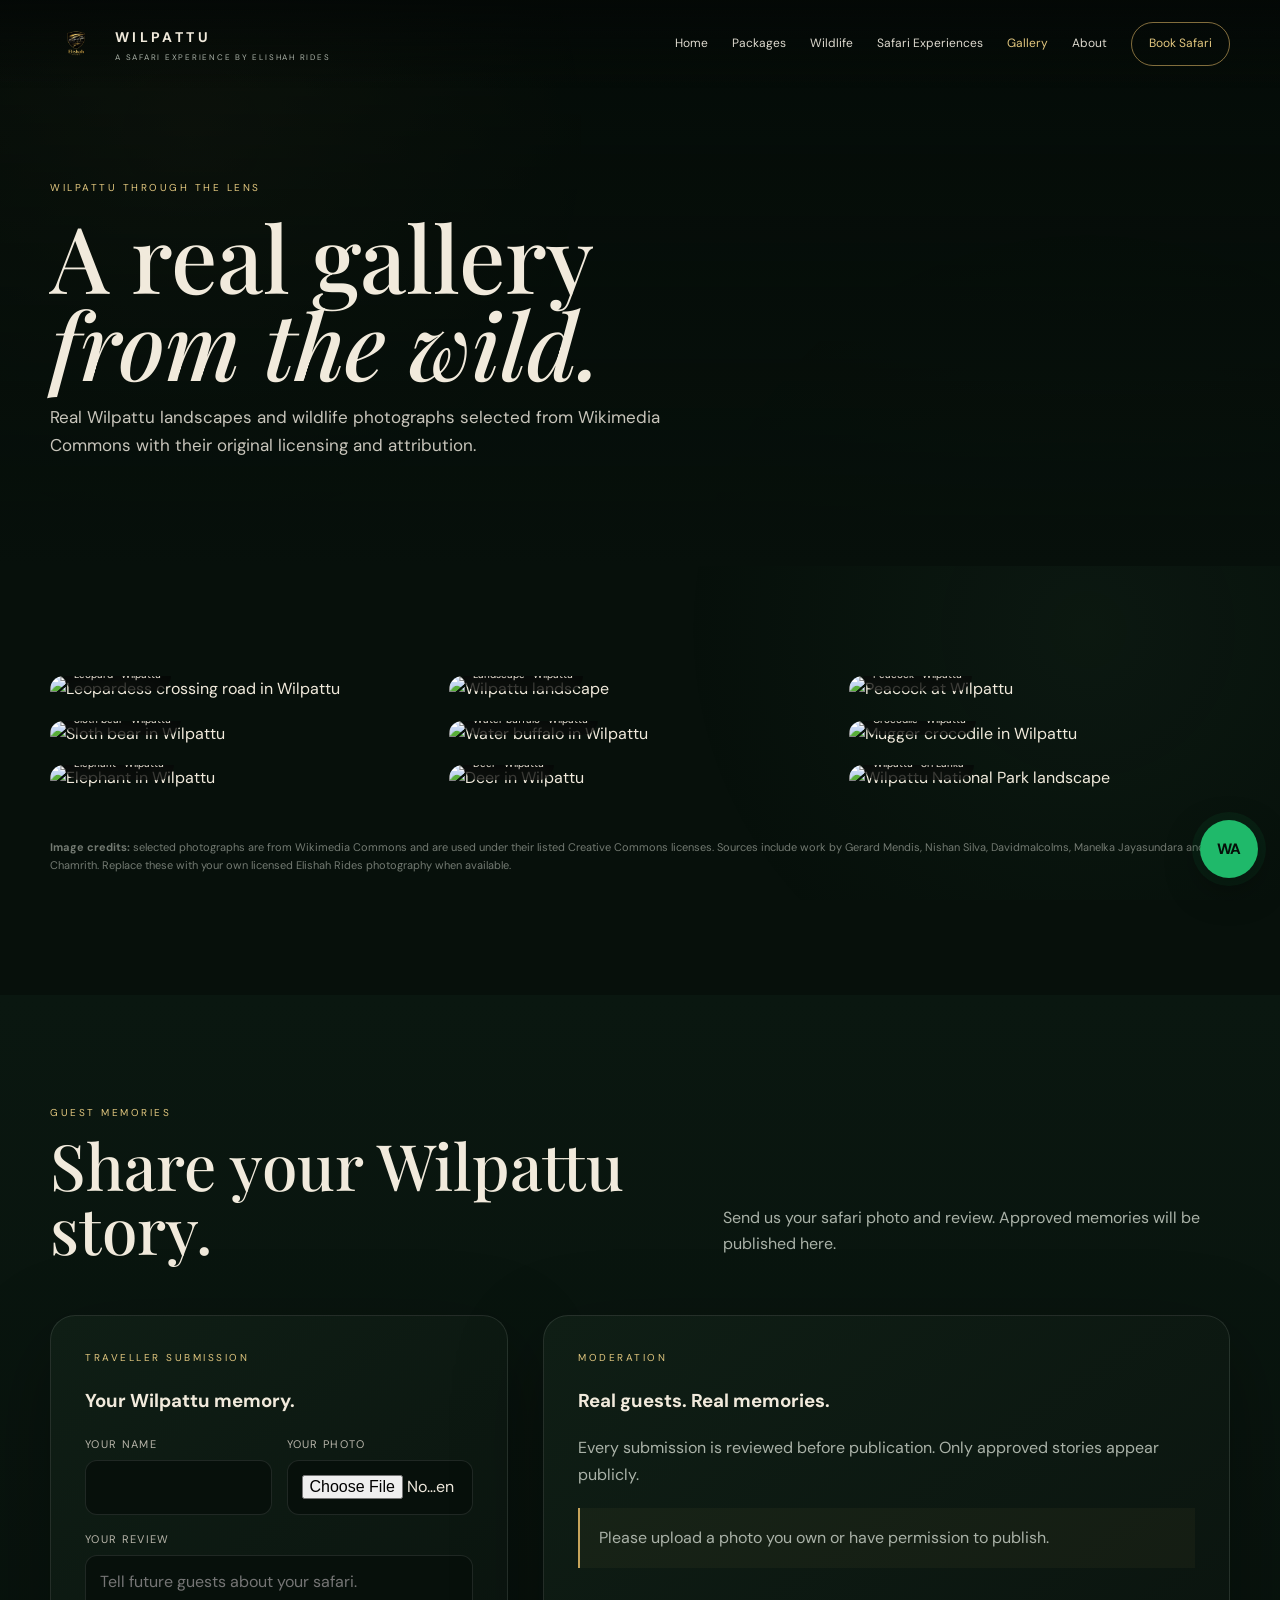
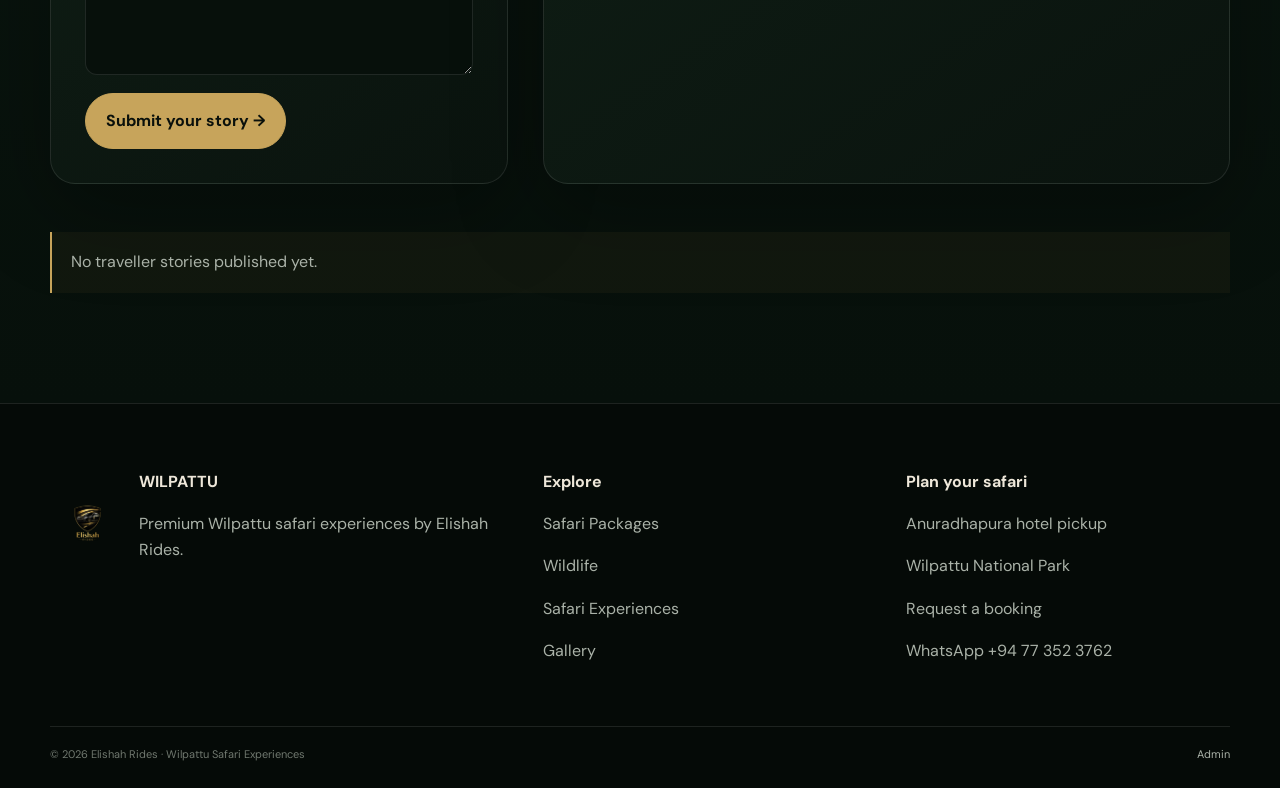
==== gallery.html @ f46635d7 "Add files via upload" ====
<!doctype html><html lang="en"><head><meta charset="utf-8"><meta name="viewport" content="width=device-width,initial-scale=1"><meta name="theme-color" content="#07100b"><title>Wilpattu Gallery | Wilpattu by Elishah Rides</title><link rel="stylesheet" href="styles.css"></head><body class="">
<header class="nav" id="nav"><div class="container nav-row">
<a class="brand" href="index.html"><img src="assets/elishah-rides-logo.png" alt="Elishah Rides"><span><strong>WILPATTU</strong><small>A safari experience by Elishah Rides</small></span></a>
<button class="menu" id="menu">☰</button>
<nav class="nav-links" id="navLinks">
<a href="index.html">Home</a><a href="packages.html">Packages</a><a href="wildlife.html">Wildlife</a><a href="safari-experiences.html">Safari Experiences</a><a href="gallery.html">Gallery</a><a href="about.html">About</a><a class="nav-cta" href="booking.html">Book Safari</a>
</nav></div></header>

<section class="page-hero"><div class="container reveal visible"><div class="kicker">Wilpattu through the lens</div><h1>A real gallery<br><em>from the wild.</em></h1><p>Real Wilpattu landscapes and wildlife photographs selected from Wikimedia Commons with their original licensing and attribution.</p></div></section>
<section class="section"><div class="container"><div class="gallery">
<figure class="reveal"><img src="https://commons.wikimedia.org/wiki/Special:Redirect/file/Sri%20Lankan%20Leopard%20-%20Wilpattu%20National%20Park%2C%20Sri%20Lanka.jpg" alt="Leopardess crossing road in Wilpattu"><figcaption>Leopard · Wilpattu</figcaption></figure>
<figure class="reveal"><img src="https://commons.wikimedia.org/wiki/Special:Redirect/file/Sri%20Lankan%20sloth%20bear%20photographed%20in%20Wilpattu%20National%20Park.jpg" alt="Sloth bear in Wilpattu"><figcaption>Sloth bear · Wilpattu</figcaption></figure>
<figure class="reveal"><img src="https://commons.wikimedia.org/wiki/Special:Redirect/file/Elefant%20in%20Wilpattu%20National%20Park%20Sri%20Lanka.jpg" alt="Elephant in Wilpattu"><figcaption>Elephant · Wilpattu</figcaption></figure>
<figure class="reveal"><img src="https://commons.wikimedia.org/wiki/Special:Redirect/file/Beauty%20of%20Wilpattu%20National%20Park.jpg" alt="Wilpattu landscape"><figcaption>Landscape · Wilpattu</figcaption></figure>
<figure class="reveal"><img src="https://commons.wikimedia.org/wiki/Special:Redirect/file/Water%20Buffalo%20at%20Wilpattu%20National%20Park.jpg" alt="Water buffalo in Wilpattu"><figcaption>Water buffalo · Wilpattu</figcaption></figure>
<figure class="reveal"><img src="https://commons.wikimedia.org/wiki/Special:Redirect/file/Deer%2CWilpattu%20National%20Park%2C%20Sri%20Lanka.jpg" alt="Deer in Wilpattu"><figcaption>Deer · Wilpattu</figcaption></figure>
<figure class="reveal"><img src="https://commons.wikimedia.org/wiki/Special:Redirect/file/Peacock%20strutting%20around.jpg" alt="Peacock at Wilpattu"><figcaption>Peacock · Wilpattu</figcaption></figure>
<figure class="reveal"><img src="https://commons.wikimedia.org/wiki/Special:Redirect/file/Mugger%20Crocodile%20-%20Wilpattu%20National%20Park.jpg" alt="Mugger crocodile in Wilpattu"><figcaption>Crocodile · Wilpattu</figcaption></figure>
<figure class="reveal"><img src="https://commons.wikimedia.org/wiki/Special:Redirect/file/Beauty%20of%20Wilpattu%20National%20Park.jpg" alt="Wilpattu National Park landscape"><figcaption>Wilpattu · Sri Lanka</figcaption></figure>
</div><p class="source-note"><strong>Image credits:</strong> selected photographs are from Wikimedia Commons and are used under their listed Creative Commons licenses. Sources include work by Gerard Mendis, Nishan Silva, Davidmalcolms, Manelka Jayasundara and Chamrith. Replace these with your own licensed Elishah Rides photography when available.</p></div></section>


<section class="section alt">
<div class="container">
<div class="section-head"><div><div class="kicker">Guest memories</div><h2>Share your Wilpattu story.</h2></div><p>Send us your safari photo and review. Approved memories will be published here.</p></div>
<div class="booking-wrap">
<div class="booking-panel">
<div class="kicker">Traveller submission</div><h3>Your Wilpattu memory.</h3>
<form id="reviewForm"><div class="form-grid">
<div class="field"><label>Your name</label><input id="reviewName" required></div>
<div class="field"><label>Your photo</label><input id="reviewPhoto" type="file" accept="image/*"></div>
<div class="field full"><label>Your review</label><textarea id="reviewText" maxlength="800" required placeholder="Tell future guests about your safari."></textarea></div>
</div><div class="form-actions"><button class="btn primary" type="submit">Submit your story →</button></div><div class="success" id="reviewSuccess"></div></form>
</div>
<div class="booking-panel"><div class="kicker">Moderation</div><h3>Real guests. Real memories.</h3><p style="color:var(--muted)">Every submission is reviewed before publication. Only approved stories appear publicly.</p><div class="note">Please upload a photo you own or have permission to publish.</div></div>
</div>
<div id="approvedReviews" class="cards" style="margin-top:28px"></div>
</div></section>
<footer class="footer"><div class="container">
<div class="footer-grid">
<div><div class="logo-credit"><img src="assets/elishah-rides-logo.png" alt="Elishah Rides logo"><div><h4>WILPATTU</h4><p>Premium Wilpattu safari experiences by Elishah Rides.</p></div></div></div>
<div><h4>Explore</h4><p><a href="packages.html">Safari Packages</a></p><p><a href="wildlife.html">Wildlife</a></p><p><a href="safari-experiences.html">Safari Experiences</a></p><p><a href="gallery.html">Gallery</a></p></div>
<div><h4>Plan your safari</h4><p>Anuradhapura hotel pickup</p><p>Wilpattu National Park</p><p><a href="booking.html">Request a booking</a></p><p><a href="https://wa.me/94773523762">WhatsApp +94 77 352 3762</a></p></div>
</div>
<div class="footer-bottom"><span>© 2026 Elishah Rides · Wilpattu Safari Experiences</span><a href="admin.html">Admin</a></div>
</div></footer>
<script src="script.js"></script>
<script src="media.js"></script>
<script>
(async()=>{
 const form=document.getElementById('reviewForm'),box=document.getElementById('approvedReviews');if(!form)return;
 async function render(){const rows=(await allMedia('reviews')).filter(x=>x.status==='approved').sort((a,b)=>b.createdAt.localeCompare(a.createdAt));box.innerHTML=rows.length?rows.map(x=>`<article class="card reveal visible">${x.photo?`<div class="card-img"><img src="${x.photo}" alt="Traveller photo"></div>`:''}<div class="card-body"><span class="tag">Traveller story</span><h3>${safeText(x.name)}</h3><p>${safeText(x.review)}</p></div></article>`).join(''):'<div class="note" style="grid-column:1/-1">No traveller stories published yet.</div>'}
 form.onsubmit=async e=>{e.preventDefault();const f=document.getElementById('reviewPhoto').files[0];const item={name:document.getElementById('reviewName').value.trim(),review:document.getElementById('reviewText').value.trim(),status:'pending',createdAt:new Date().toISOString()};if(f)item.photo=await readFileData(f);await putMedia('reviews',item);document.getElementById('reviewSuccess').style.display='block';document.getElementById('reviewSuccess').textContent='Thank you. Your story was submitted for review.';form.reset()};
 render();
})();
</script></body></html>
---- styles.css ----
@import url('https://fonts.googleapis.com/css2?family=DM+Sans:wght@400;500;600;700&family=Playfair+Display:ital,wght@0,500;0,600;1,500;1,600&display=swap');
:root{--bg:#07100b;--bg2:#0b1710;--card:#0e1c14;--gold:#c7a45b;--gold2:#e2c77f;--cream:#f1eadc;--muted:#aab2a8;--line:rgba(255,255,255,.10);--shadow:0 28px 90px rgba(0,0,0,.32)}
*{box-sizing:border-box}html{scroll-behavior:smooth}body{margin:0;background:var(--bg);color:var(--cream);font-family:"DM Sans",sans-serif;line-height:1.65}a{color:inherit}img{max-width:100%;display:block}button,input,select,textarea{font:inherit}
body:before{content:"";position:fixed;inset:0;pointer-events:none;background:radial-gradient(circle at 15% 15%,rgba(199,164,91,.08),transparent 30%),radial-gradient(circle at 85% 70%,rgba(54,100,68,.10),transparent 32%);z-index:-1}
.container{width:min(1180px,calc(100% - 42px));margin:auto}.nav{position:fixed;z-index:50;top:0;left:0;right:0;padding:18px 0;background:linear-gradient(180deg,rgba(4,8,6,.9),rgba(4,8,6,.45),transparent);transition:.35s}.nav.scrolled{background:rgba(5,10,7,.94);backdrop-filter:blur(18px);border-bottom:1px solid var(--line)}.nav-row{display:flex;align-items:center;justify-content:space-between;gap:22px}.brand{display:flex;align-items:center;gap:13px;text-decoration:none}.brand img{width:52px;height:52px;object-fit:contain}.brand strong{font-size:14px;letter-spacing:.24em}.brand small{display:block;color:var(--muted);font-size:8px;letter-spacing:.22em;text-transform:uppercase}.nav-links{display:flex;gap:24px;align-items:center}.nav-links a{text-decoration:none;color:#ddd9ce;font-size:12px;transition:.25s}.nav-links a:hover{color:var(--gold2)}.nav-cta{padding:11px 17px;border:1px solid rgba(199,164,91,.65);border-radius:999px;color:var(--gold2)!important}.menu{display:none;background:none;border:0;color:#fff;font-size:25px}
.hero{min-height:100vh;display:grid;align-items:end;position:relative;overflow:hidden;background:#07100b}.hero-bg{position:absolute;inset:0;background:center/cover no-repeat url('https://commons.wikimedia.org/wiki/Special:Redirect/file/Beauty%20of%20Wilpattu%20National%20Park.jpg');transform:scale(1.08);animation:heroZoom 16s ease-out forwards}.hero:after{content:"";position:absolute;inset:0;background:linear-gradient(90deg,rgba(3,8,5,.88) 0%,rgba(3,8,5,.55) 45%,rgba(3,8,5,.22) 100%),linear-gradient(0deg,#07100b 0%,transparent 36%,rgba(0,0,0,.22));}.hero-content{position:relative;z-index:2;padding:170px 0 90px;max-width:780px}.eyebrow{color:var(--gold2);font-size:10px;letter-spacing:.28em;text-transform:uppercase}.hero h1{font:500 clamp(54px,8vw,108px)/.92 "Playfair Display",serif;margin:20px 0}.hero h1 em{color:var(--gold2)}.hero p{max-width:650px;color:#ddd9ce;font-size:17px}.actions{display:flex;gap:13px;flex-wrap:wrap;margin-top:30px}.btn{display:inline-flex;align-items:center;gap:12px;padding:14px 20px;border-radius:999px;text-decoration:none;border:1px solid var(--line);transition:.3s}.btn.primary{background:var(--gold);color:#0a100b;border-color:var(--gold);font-weight:700}.btn.secondary{background:rgba(255,255,255,.04);backdrop-filter:blur(8px)}.btn:hover{transform:translateY(-3px)}.scroll-note{margin-top:65px;color:rgba(255,255,255,.55);font-size:11px;letter-spacing:.18em;text-transform:uppercase}
.section{padding:110px 0}.section.alt{background:linear-gradient(180deg,#0a1710,#07100b)}.kicker{color:var(--gold2);font-size:10px;letter-spacing:.25em;text-transform:uppercase}.section-head{display:flex;justify-content:space-between;gap:30px;align-items:end;margin-bottom:42px}.section h2{font:500 clamp(36px,5vw,65px)/1 "Playfair Display",serif;margin:12px 0}.section-head p{max-width:540px;color:var(--muted)}
.marquee{overflow:hidden;border-top:1px solid var(--line);border-bottom:1px solid var(--line);white-space:nowrap}.marquee-track{display:inline-flex;gap:50px;padding:18px 0;animation:marquee 24s linear infinite}.marquee span{font-size:11px;letter-spacing:.22em;color:#cfc9ba;text-transform:uppercase}.marquee b{color:var(--gold2)}
.cards{display:grid;grid-template-columns:repeat(3,1fr);gap:20px}.card{background:linear-gradient(145deg,rgba(255,255,255,.055),rgba(255,255,255,.015));border:1px solid var(--line);border-radius:22px;overflow:hidden;box-shadow:var(--shadow);transition:.45s}.card:hover{transform:translateY(-9px);border-color:rgba(199,164,91,.42)}.card-img{height:290px;overflow:hidden}.card-img img{width:100%;height:100%;object-fit:cover;transition:1s}.card:hover .card-img img{transform:scale(1.07)}.card-body{padding:25px}.card h3{margin:0 0 8px;font:500 28px "Playfair Display",serif}.card p{color:var(--muted);margin:0}.tag{font-size:9px;letter-spacing:.2em;color:var(--gold2);text-transform:uppercase}
.story{display:grid;grid-template-columns:1.05fr .95fr;gap:70px;align-items:center}.story-img{border-radius:26px;overflow:hidden;box-shadow:var(--shadow)}.story-img img{aspect-ratio:4/3;object-fit:cover}.story-copy p{color:var(--muted);font-size:16px}.stat-row{display:flex;gap:35px;margin-top:32px}.stat strong{display:block;font:500 34px "Playfair Display",serif;color:var(--gold2)}.stat span{font-size:11px;color:var(--muted);text-transform:uppercase;letter-spacing:.12em}
.packages{display:grid;grid-template-columns:repeat(3,1fr);gap:20px}.package{padding:30px;border:1px solid var(--line);border-radius:24px;background:linear-gradient(145deg,#102018,#0b1510);position:relative;overflow:hidden}.package.featured{border-color:rgba(199,164,91,.55);box-shadow:0 0 0 1px rgba(199,164,91,.08),var(--shadow)}.package:before{content:"";position:absolute;width:180px;height:180px;right:-80px;top:-80px;border-radius:50%;background:rgba(199,164,91,.08);filter:blur(5px)}.package-top{display:flex;justify-content:space-between}.package h3{font:500 30px "Playfair Display",serif;margin:24px 0 5px}.package h3 em{color:var(--gold2);font-weight:500}.time{color:var(--gold2);font-weight:700}.package p{color:var(--muted);min-height:90px}.package ul{list-style:none;padding:0;margin:22px 0}.package li{padding:9px 0;border-bottom:1px solid var(--line);color:#d8d4c9}.package li:before{content:"✓";color:var(--gold2);margin-right:10px}.price{padding:16px 0 20px;border-top:1px solid var(--line)}.price small{display:block;color:var(--muted);text-transform:uppercase;letter-spacing:.15em;font-size:9px}.price strong{color:var(--gold2);font-size:17px}.package .btn{width:100%;justify-content:space-between}.note{margin-top:20px;padding:17px 19px;border-left:2px solid var(--gold);background:rgba(199,164,91,.05);color:var(--muted)}
.wild-grid{display:grid;grid-template-columns:1.25fr .75fr;gap:20px}.wild-main,.wild-small{position:relative;border-radius:24px;overflow:hidden;min-height:600px}.wild-small{min-height:290px}.wild-main img,.wild-small img{width:100%;height:100%;object-fit:cover}.wild-grid .stack{display:grid;gap:20px}.overlay{position:absolute;inset:auto 0 0;padding:35px;background:linear-gradient(0deg,rgba(0,0,0,.82),transparent);}.overlay h3{font:500 34px "Playfair Display",serif;margin:0}.overlay p{color:#d5d0c3;margin:4px 0 0}
.video-band{position:relative;min-height:600px;display:grid;place-items:center;overflow:hidden;background:center/cover url('https://commons.wikimedia.org/wiki/Special:Redirect/file/Wilpattu%20Journey.jpg')}.video-band:after{content:"";position:absolute;inset:0;background:rgba(2,7,4,.58)}.video-content{position:relative;z-index:2;text-align:center;max-width:720px}.play{width:88px;height:88px;border-radius:50%;border:1px solid rgba(255,255,255,.55);display:grid;place-items:center;margin:0 auto 24px;font-size:25px;backdrop-filter:blur(8px);animation:pulse 2.2s infinite}.video-content h2{font:500 clamp(42px,6vw,74px)/1 "Playfair Display",serif;margin:0 0 16px}.video-content p{color:#d8d4c9}
.gallery{columns:3 280px;column-gap:18px}.gallery figure{break-inside:avoid;margin:0 0 18px;position:relative;border-radius:18px;overflow:hidden}.gallery img{width:100%;transition:.8s}.gallery figure:hover img{transform:scale(1.04)}.gallery figcaption{position:absolute;left:14px;bottom:12px;background:rgba(0,0,0,.58);backdrop-filter:blur(10px);padding:7px 10px;border-radius:999px;font-size:10px}
.booking-wrap{display:grid;grid-template-columns:.8fr 1.2fr;gap:35px}.booking-panel{padding:34px;border:1px solid var(--line);border-radius:25px;background:linear-gradient(145deg,#0f1e15,#0a130e);box-shadow:var(--shadow)}.form-grid{display:grid;grid-template-columns:1fr 1fr;gap:15px}.field{display:flex;flex-direction:column;gap:7px}.field.full{grid-column:1/-1}.field label{font-size:11px;color:#b8b5aa;text-transform:uppercase;letter-spacing:.12em}.field input,.field select,.field textarea{width:100%;background:#07100b;border:1px solid var(--line);color:#eee8dc;padding:13px 14px;border-radius:12px;outline:none}.field textarea{min-height:120px;resize:vertical}.field input:focus,.field select:focus,.field textarea:focus{border-color:rgba(199,164,91,.7)}.form-actions{margin-top:18px}.success{display:none;padding:14px;border:1px solid rgba(100,200,120,.35);background:rgba(100,200,120,.06);border-radius:12px;color:#bfe5c6;margin-top:14px}
.footer{padding:65px 0 25px;border-top:1px solid var(--line);background:#050a07}.footer-grid{display:grid;grid-template-columns:1.4fr 1fr 1fr;gap:40px}.footer p,.footer a{color:var(--muted);text-decoration:none}.footer h4{margin:0 0 14px;color:#eee7d9}.footer-bottom{margin-top:45px;padding-top:18px;border-top:1px solid var(--line);display:flex;justify-content:space-between;color:#70786f;font-size:11px}.source-note{font-size:11px;color:#737a72;margin-top:28px}.logo-credit{display:flex;gap:14px;align-items:center}.logo-credit img{width:75px;height:55px;object-fit:contain}

.page-hero{padding:180px 0 90px;min-height:55vh;display:flex;align-items:end;background:linear-gradient(180deg,rgba(3,8,5,.5),#07100b),center/cover url('https://commons.wikimedia.org/wiki/Special:Redirect/file/Amazing%20Natural%20Landscapes.jpg')}.page-hero h1{font:500 clamp(52px,8vw,92px)/.95 "Playfair Display",serif;margin:15px 0}.page-hero p{max-width:680px;color:#c8c5bb;font-size:17px}
.reveal{opacity:0;transform:translateY(28px);transition:opacity .8s ease,transform .8s cubic-bezier(.2,.8,.2,1)}.reveal.visible{opacity:1;transform:none}
.admin{min-height:100vh;background:#07100b}.admin-top{padding:18px 0;border-bottom:1px solid var(--line);background:#050a07}.admin-main{padding:40px 0}.admin-login{max-width:440px;margin:10vh auto;padding:35px;border:1px solid var(--line);border-radius:22px;background:#0d1a12}.admin-layout{display:grid;grid-template-columns:220px 1fr;gap:25px}.admin-nav{border:1px solid var(--line);border-radius:18px;padding:14px;height:max-content}.admin-nav button{display:block;width:100%;text-align:left;background:none;border:0;color:#bbb8ad;padding:12px;border-radius:10px;cursor:pointer}.admin-nav button.active,.admin-nav button:hover{background:rgba(199,164,91,.1);color:var(--gold2)}.admin-card{border:1px solid var(--line);border-radius:18px;padding:22px;background:#0d1a12;margin-bottom:18px}.table{width:100%;border-collapse:collapse}.table th,.table td{text-align:left;padding:12px;border-bottom:1px solid var(--line);font-size:12px}.badge{padding:5px 8px;border-radius:999px;background:rgba(199,164,91,.12);color:var(--gold2);font-size:10px}.admin-actions{display:flex;gap:8px;flex-wrap:wrap}.small-btn{border:1px solid var(--line);background:#0a120d;color:#ddd6c6;padding:7px 10px;border-radius:8px;cursor:pointer}.small-btn.danger{color:#ffb0a8}

@keyframes heroZoom{from{transform:scale(1.08)}to{transform:scale(1)}}@keyframes marquee{to{transform:translateX(-50%)}}@keyframes pulse{0%,100%{box-shadow:0 0 0 0 rgba(199,164,91,.2)}50%{box-shadow:0 0 0 20px rgba(199,164,91,0)}}@media(max-width:900px){.nav-links{display:none}.menu{display:block}.cards,.packages{grid-template-columns:1fr}.story,.booking-wrap,.wild-grid{grid-template-columns:1fr}.footer-grid{grid-template-columns:1fr}.admin-layout{grid-template-columns:1fr}.hero-content{padding-top:150px}.form-grid{grid-template-columns:1fr}}@media(max-width:560px){.container{width:min(100% - 28px,1180px)}.section{padding:80px 0}.hero h1{font-size:58px}.section-head{display:block}.stats{gap:20px}.stat-row{gap:20px;flex-wrap:wrap}}

/* V5 luxury polish */
.hero-content{margin-left:-54px;max-width:820px;animation:heroContentIn .9s ease-out both}.hero .actions .btn.primary{box-shadow:0 12px 30px rgba(199,164,91,.16)}
.hero:after{background:linear-gradient(90deg,rgba(3,8,5,.94) 0%,rgba(3,8,5,.62) 43%,rgba(3,8,5,.18) 100%),linear-gradient(0deg,#07100b 0%,transparent 42%,rgba(0,0,0,.22))}
.package{transition:transform .35s ease,box-shadow .35s ease,border-color .35s ease}.package:hover{transform:translateY(-8px);box-shadow:0 24px 60px rgba(0,0,0,.32);border-color:rgba(199,164,91,.35)}
.package.featured:after{content:'FEATURED';position:absolute;right:18px;top:18px;font-size:9px;letter-spacing:.18em;color:var(--gold2);border:1px solid rgba(199,164,91,.35);padding:6px 8px;border-radius:999px;background:rgba(0,0,0,.2)}
.booking-hero{background:linear-gradient(180deg,rgba(3,8,5,.38),#07100b),center/cover url('https://commons.wikimedia.org/wiki/Special:Redirect/file/Beauty%20of%20Wilpattu%20National%20Park.jpg')}.booking-section{padding-top:40px}
.booking-steps{display:grid;grid-template-columns:repeat(3,1fr);gap:10px;margin:0 0 28px}.step{display:flex;align-items:center;gap:12px;padding:14px 16px;border:1px solid var(--line);border-radius:14px;background:rgba(255,255,255,.025);color:#777}.step b{display:grid;place-items:center;width:30px;height:30px;border-radius:50%;border:1px solid var(--line);font-size:10px}.step.active{color:#e9e4d8;border-color:rgba(199,164,91,.32)}.step.active b{background:var(--gold);color:#07100b;border-color:var(--gold)}
.booking-side-list{display:grid;gap:0;margin:28px 0}.booking-side-list div{padding:14px 0;border-top:1px solid var(--line);display:grid;gap:5px}.booking-side-list span{text-transform:uppercase;letter-spacing:.13em;font-size:9px;color:#8e8b82}.booking-side-list strong{font-size:13px;color:#ddd8ca}
.selected-package{padding:20px;margin-bottom:18px;border:1px solid rgba(199,164,91,.5);border-radius:18px;background:linear-gradient(145deg,rgba(199,164,91,.11),rgba(255,255,255,.025));box-shadow:0 18px 50px rgba(0,0,0,.2)}.selected-package[hidden]{display:none}.selected-top{display:flex;justify-content:space-between;align-items:center}.selected-check{display:grid;place-items:center;width:28px;height:28px;border-radius:50%;background:var(--gold);color:#07100b;font-weight:800}.selected-package h3{font:500 29px "Playfair Display",serif;margin:15px 0 10px}.selected-meta{display:flex;flex-wrap:wrap;gap:10px;align-items:center;color:var(--gold2);font-size:12px}.selected-meta span{padding-right:10px;border-right:1px solid var(--line)}.selected-meta strong{font-size:13px}.selected-package p{color:var(--muted);font-size:12px;margin:12px 0 0}
.gallery figure{cursor:zoom-in;transition:transform .35s ease,box-shadow .35s ease}.gallery figure:hover{transform:translateY(-5px);box-shadow:0 20px 55px rgba(0,0,0,.35)}.lightbox{position:fixed;inset:0;z-index:100;background:rgba(0,0,0,.92);display:grid;place-items:center;padding:30px;opacity:0;pointer-events:none;transition:.25s}.lightbox.open{opacity:1;pointer-events:auto}.lightbox img{max-width:min(1200px,92vw);max-height:82vh;border-radius:16px;box-shadow:0 30px 90px rgba(0,0,0,.6)}.lightbox button{position:fixed;top:24px;right:24px;border:1px solid rgba(255,255,255,.2);background:rgba(255,255,255,.08);color:#fff;border-radius:999px;width:44px;height:44px;font-size:20px;cursor:pointer}.lightbox small{position:fixed;bottom:22px;color:#b9b5aa;letter-spacing:.08em;text-transform:uppercase;font-size:9px}
.whatsapp-float{position:fixed;right:22px;bottom:22px;z-index:90;width:58px;height:58px;border-radius:50%;display:grid;place-items:center;background:#1fb96a;color:#06100a;text-decoration:none;font-size:24px;font-weight:800;box-shadow:0 12px 35px rgba(0,0,0,.35),0 0 0 8px rgba(31,185,106,.08);transition:.3s}.whatsapp-float:hover{transform:translateY(-4px) scale(1.03)}
@keyframes heroContentIn{from{opacity:0;transform:translate(-24px,18px)}to{opacity:1;transform:translate(0,0)}}
@media(max-width:900px){.hero-content{margin-left:0}.booking-steps{grid-template-columns:1fr}.step{padding:12px 14px}.whatsapp-float{right:16px;bottom:16px;width:54px;height:54px}}
@media(max-width:560px){.hero-content{padding-left:0}.hero h1{font-size:58px}.selected-package h3{font-size:25px}}

.nav-links a.current{color:var(--gold2)}
.whatsapp-float{font-size:15px;letter-spacing:-.04em}


/* =========================================================
   WILPATTU HOME — SCREENSHOT-MATCH LUXURY LAYOUT
   ========================================================= */
.home-page{background:#050706;color:#f5f1e8}
.home-page:before{display:none}
.home-container{width:min(914px,calc(100% - 110px));margin:0 auto}
.home-nav{padding:12px 0;background:rgba(2,5,4,.96);border-bottom:1px solid rgba(255,255,255,.035)}
.home-nav .nav-row{min-height:52px}
.home-brand{display:block;width:165px}
.home-brand img{width:165px;height:62px;object-fit:contain;object-position:left center}
.home-nav .nav-links{gap:25px}
.home-nav .nav-links a{font-size:11px;color:#f0ede5}
.home-nav .nav-links a.current{color:#e5bd5f}
.home-nav .nav-links a.current:after{content:"";display:block;height:1px;background:#e5bd5f;margin-top:9px}
.home-nav .nav-cta{padding:8px 15px;border-radius:12px!important;color:#fff!important;border-color:#caa75e!important}
.home-nav .menu{display:none}

.lux-hero{height:505px;min-height:505px;position:relative;overflow:hidden;display:flex;align-items:center}
.lux-hero-bg{position:absolute;inset:0;background-image:url('https://commons.wikimedia.org/wiki/Special:Redirect/file/Sri%20Lankan%20leopard%20%28Panthera%20pardus%20kotiya%29%20at%20Wilpattu%20National%20Park.jpg');background-size:cover;background-position:center 47%;transform:scale(1.03);animation:luxHeroZoom 18s ease-out forwards}
.lux-hero-shade{position:absolute;inset:0;background:
 linear-gradient(90deg,rgba(3,7,5,.97) 0%,rgba(3,7,5,.87) 28%,rgba(3,7,5,.48) 54%,rgba(3,7,5,.08) 100%),
 linear-gradient(0deg,rgba(3,7,5,.7),transparent 38%,rgba(0,0,0,.15))}
.lux-hero-inner{position:relative;z-index:2;padding-top:60px}
.lux-eyebrow,.lux-kicker{font-size:10px;letter-spacing:.30em;color:#e2c16e;text-transform:uppercase;font-weight:600}
.lux-eyebrow span,.lux-kicker span{display:inline-block;width:22px;height:1px;background:#d3ae5b;vertical-align:middle;margin-left:8px}
.lux-hero h1{font:500 51px/.98 "Playfair Display",serif;letter-spacing:-.025em;margin:17px 0 19px;color:#faf7f0}
.lux-hero h1 em{display:inline-block;color:#e4b95d;font-style:italic}
.lux-hero p{font-size:12.5px;line-height:1.55;color:#f0eee8;margin:0;max-width:560px}
.lux-actions{display:flex;gap:12px;margin-top:24px}
.lux-btn{display:inline-flex;align-items:center;justify-content:center;gap:7px;height:39px;padding:0 18px;border-radius:8px;text-decoration:none;font-size:11px;font-weight:600;transition:.28s}
.lux-btn b{font-size:16px;font-weight:400}
.lux-btn-gold{background:#efc563;color:#0a0d09;border:1px solid #efc563}
.lux-btn-dark{background:rgba(4,7,5,.42);border:1px solid rgba(225,190,103,.72);color:#fff}
.lux-btn:hover,.lux-select:hover,.lux-continue:hover{transform:translateY(-2px);box-shadow:0 9px 25px rgba(0,0,0,.24)}
.lux-features{display:flex;gap:0;margin-top:30px}
.lux-features>div{display:flex;align-items:center;gap:10px;padding:0 23px;border-right:1px solid rgba(255,255,255,.16)}
.lux-features>div:first-child{padding-left:0}
.lux-features>div:last-child{border-right:0}
.lux-features i{font-style:normal;color:#e8b946;font-size:24px;line-height:1}
.lux-features span{display:flex;flex-direction:column;font-size:10px;line-height:1.35}
.lux-features b{font-weight:500;color:#fff}
.lux-features small{font-size:10px;color:#ddd9d0}
.lux-scroll{position:absolute;z-index:3;right:54px;bottom:17px;font-size:9px;color:#e7e0d4}

.lux-packages{background:
 radial-gradient(circle at 78% 8%,rgba(132,90,36,.08),transparent 28%),
 linear-gradient(180deg,#111312 0%,#0a0d0c 100%);
padding:27px 0 28px}
.lux-section-head{margin-bottom:20px}
.lux-section-head h2{font:500 28px/1.1 "Playfair Display",serif;margin:8px 0 8px;color:#fff}
.lux-section-head p{margin:0;color:#d3d0ca;font-size:11px}
.lux-package-grid{display:grid;grid-template-columns:repeat(3,1fr);gap:14px}
.lux-package-card{border:1px solid rgba(204,166,84,.62);border-radius:7px;background:#090c0b;overflow:hidden;box-shadow:0 15px 40px rgba(0,0,0,.25);transition:.35s}
.lux-package-card:hover{transform:translateY(-5px);border-color:#e6bd62}
.lux-package-image{height:113px;position:relative;overflow:hidden}
.lux-package-image:after{content:"";position:absolute;inset:0;background:linear-gradient(0deg,rgba(0,0,0,.45),transparent 65%)}
.lux-package-image img{width:100%;height:100%;object-fit:cover;transition:1s}
.lux-package-card:hover .lux-package-image img{transform:scale(1.06)}
.lux-badge{position:absolute;z-index:2;left:11px;top:10px;padding:5px 9px;border-radius:14px;background:rgba(4,7,5,.78);font-size:9px;color:#fff;border:1px solid rgba(255,255,255,.15)}
.lux-package-body{padding:11px 14px 12px}
.lux-package-body h3{font:500 16px "Playfair Display",serif;color:#fff;margin:0 0 5px}
.lux-time{font-size:10px;color:#fff;margin-bottom:12px}
.lux-time span{color:#8e8d88;padding:0 5px}
.lux-package-body ul{list-style:none;padding:0;margin:0 0 14px;min-height:65px}
.lux-package-body li{position:relative;padding-left:15px;font-size:9px;color:#dddcd7;line-height:1.75}
.lux-package-body li:before{content:"✓";position:absolute;left:0;color:#e5b940;font-weight:700}
.lux-package-body li strong{color:#f0c64f}
.lux-price-row{display:flex;align-items:center;justify-content:space-between;gap:8px}
.lux-price-row>div{display:flex;align-items:center;gap:8px}
.lux-price-row small{font-size:14px;color:#e7b93f}
.lux-price-row span{font-size:8.5px;color:#fff;display:flex;flex-direction:column;font-weight:500}
.lux-price-row span em{font-style:normal;color:#a8aaa5;font-size:8px;margin-top:1px}
.lux-select{display:inline-flex;align-items:center;gap:7px;height:32px;padding:0 12px;border:1px solid #d0a94e;border-radius:7px;text-decoration:none;color:#fff;font-size:9px;transition:.25s}
.lux-select b{font-size:13px;font-weight:400}
.lux-info-strip{display:flex;align-items:center;gap:10px;margin-top:10px;padding:10px 12px;border:1px solid rgba(204,166,84,.62);border-radius:6px;background:rgba(32,25,12,.35);font-size:9px;color:#ece9e1}
.lux-info-strip b{font-size:18px;color:#efc158}

.lux-booking{position:relative;min-height:355px;overflow:hidden;padding:31px 0 36px}
.lux-booking-bg{position:absolute;inset:0;background-image:url('https://commons.wikimedia.org/wiki/Special:Redirect/file/Jeep%20in%20Wilpattu%20National%20Park.jpg');background-size:cover;background-position:center 52%;transform:scale(1.03)}
.lux-booking-shade{position:absolute;inset:0;background:linear-gradient(90deg,rgba(3,7,5,.9),rgba(3,7,5,.66) 58%,rgba(3,7,5,.32)),linear-gradient(0deg,rgba(3,7,5,.48),rgba(3,7,5,.15))}
.lux-booking-inner{position:relative;z-index:2}
.lux-booking h2{font:500 29px/1 "Playfair Display",serif;margin:8px 0;color:#fff}
.lux-booking-intro{font-size:11px;line-height:1.45;color:#eee9e1;margin:0 0 14px}
.lux-steps{width:488px;height:46px;background:rgba(3,6,5,.78);border-radius:6px 6px 0 0;display:flex;align-items:center;padding:0 15px;border-bottom:1px solid rgba(255,255,255,.12)}
.lux-steps>div{display:flex;align-items:center;gap:7px;color:#aaa;font-size:9px;flex:1}
.lux-steps>div:not(:last-child):after{content:"";height:1px;background:rgba(255,255,255,.2);flex:1;margin:0 10px}
.lux-steps b{width:23px;height:23px;border-radius:50%;border:1px solid #777;display:grid;place-items:center;font-weight:500}
.lux-steps .active{color:#fff}
.lux-steps .active b{background:#f0bf58;color:#12110d;border-color:#f0bf58}
.lux-booking-grid{display:grid;grid-template-columns:488px 315px;gap:10px}
.lux-booking-panel,.lux-next-panel{background:rgba(4,7,6,.82);border:1px solid rgba(255,255,255,.15);padding:13px;border-radius:0 0 7px 7px;backdrop-filter:blur(4px)}
.lux-booking-panel label{display:block;font-size:9px;color:#fff;margin-bottom:6px}
.lux-booking-panel select{width:100%;height:38px;background:#1d1815;color:#fff;border:1px solid #8b5d56;border-radius:6px;padding:0 10px;font-size:10px}
.lux-error{font-size:8px;color:#ff8c7e;margin:5px 0 9px}
.lux-continue{display:inline-flex;align-items:center;gap:7px;height:32px;padding:0 16px;background:#efc45f;color:#090b08;border-radius:6px;text-decoration:none;font-size:9px;font-weight:600;transition:.25s}
.lux-next-panel{border-radius:7px;padding:16px 17px}
.lux-next-panel h3{font-size:11px;margin:0 0 9px;color:#fff}
.lux-next-panel ul{list-style:none;padding:0;margin:0}
.lux-next-panel li{font-size:9px;line-height:1.6;color:#e0ded7;margin:0 0 7px;padding-left:18px;position:relative}
.lux-next-panel li:before{content:"✓";position:absolute;left:0;color:#eac154;font-weight:700}

.lux-footer{background:#040605;padding:24px 0 12px;border-top:1px solid rgba(255,255,255,.06)}
.lux-footer-top{display:grid;grid-template-columns:170px 1fr 90px 105px;gap:15px;align-items:center}
.footer-logo img{width:135px;height:54px;object-fit:contain}
.lux-footer nav{display:flex;gap:19px;justify-content:center}
.lux-footer nav a{font-size:9px;color:#e7e4dd;text-decoration:none}
.lux-social{display:flex;gap:10px;justify-content:center}
.lux-social span{width:18px;height:18px;border-radius:50%;display:grid;place-items:center;background:#333734;color:#fff;font-size:9px}
.lux-tagline{font:italic 12px "Playfair Display",serif;color:#d6ae55;line-height:1.35}
.lux-footer-bottom{display:flex;justify-content:space-between;align-items:center;border-top:1px solid rgba(255,255,255,.08);margin-top:15px;padding-top:12px;font-size:8px;color:#777b77}
.lux-footer-bottom a{color:#aeb2ad;text-decoration:none;border:1px solid rgba(255,255,255,.12);padding:6px 9px;border-radius:12px}

@keyframes luxHeroZoom{from{transform:scale(1.03)}to{transform:scale(1.08)}}

@media(max-width:900px){
 .home-container{width:min(914px,calc(100% - 38px))}
 .home-nav .nav-links{gap:15px}
 .lux-hero h1{font-size:46px}
 .lux-booking-grid{grid-template-columns:1fr 1fr}
 .lux-steps{width:100%}
}
@media(max-width:700px){
 .home-container{width:calc(100% - 28px)}
 .home-nav .menu{display:block}
 .home-nav .nav-links{display:none;position:absolute;top:74px;left:14px;right:14px;background:rgba(4,7,5,.98);border:1px solid rgba(255,255,255,.1);padding:15px;border-radius:10px;flex-direction:column;align-items:stretch}
 .home-nav .nav-links.open{display:flex}
 .home-nav .nav-links a{padding:8px}
 .home-brand{width:135px}.home-brand img{width:135px;height:54px}
 .lux-hero{height:650px;min-height:650px;align-items:flex-end}
 .lux-hero-bg{background-position:64% center}
 .lux-hero-shade{background:linear-gradient(90deg,rgba(3,7,5,.94),rgba(3,7,5,.48)),linear-gradient(0deg,rgba(3,7,5,.96),transparent 60%)}
 .lux-hero-inner{padding:0 0 54px}
 .lux-hero h1{font-size:42px}
 .lux-hero p{font-size:11px}
 .desktop-only{display:none}
 .lux-features{gap:10px;margin-top:22px}
 .lux-features>div{padding:0 9px}
 .lux-features i{font-size:18px}
 .lux-features span{font-size:8px}
 .lux-package-grid{grid-template-columns:1fr}
 .lux-package-image{height:175px}
 .lux-section-head h2{font-size:26px}
 .lux-booking{min-height:540px}
 .lux-booking-grid{grid-template-columns:1fr}
 .lux-next-panel{margin-top:0}
 .lux-footer-top{grid-template-columns:1fr;gap:16px;text-align:center}
 .lux-footer nav{flex-wrap:wrap;gap:10px 15px}
 .lux-tagline{justify-self:center}
 .lux-footer-bottom{gap:10px;align-items:flex-start}
 .lux-footer-bottom a{white-space:nowrap}
 .lux-scroll{right:15px}
}
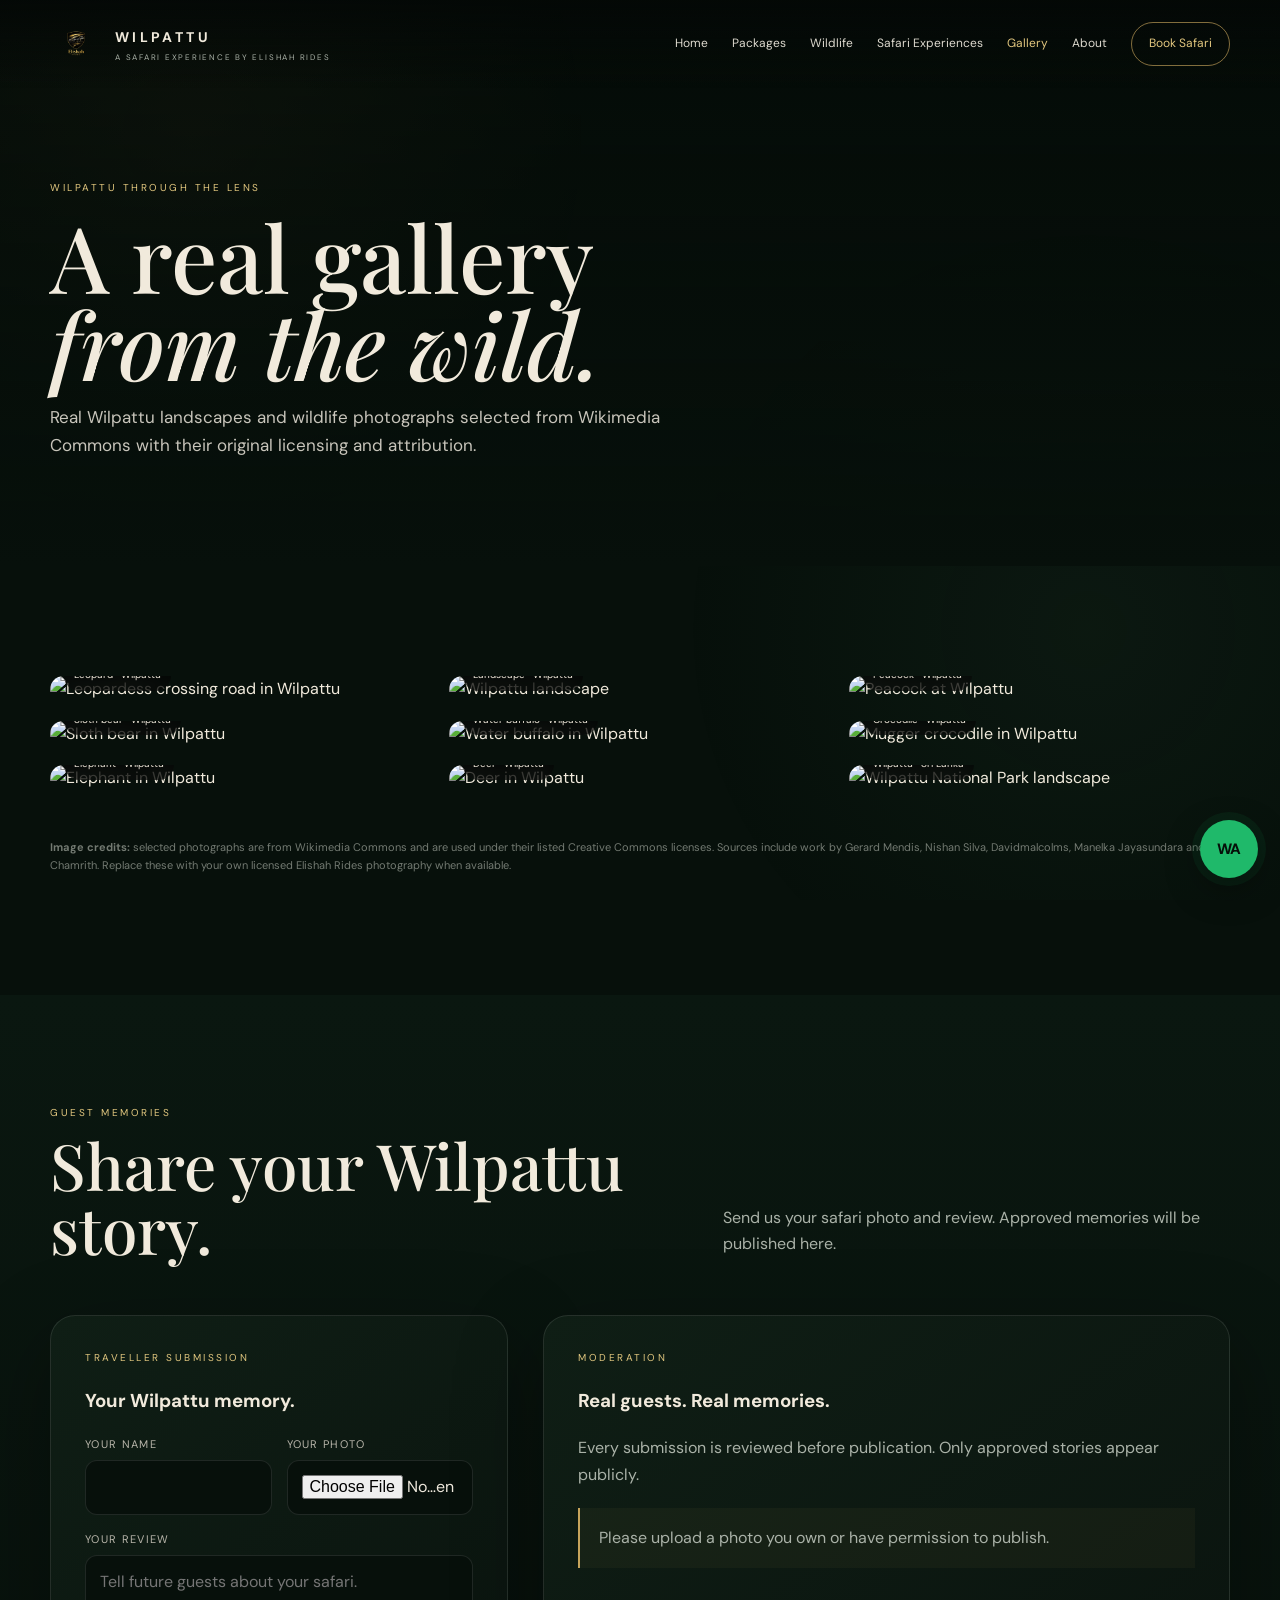
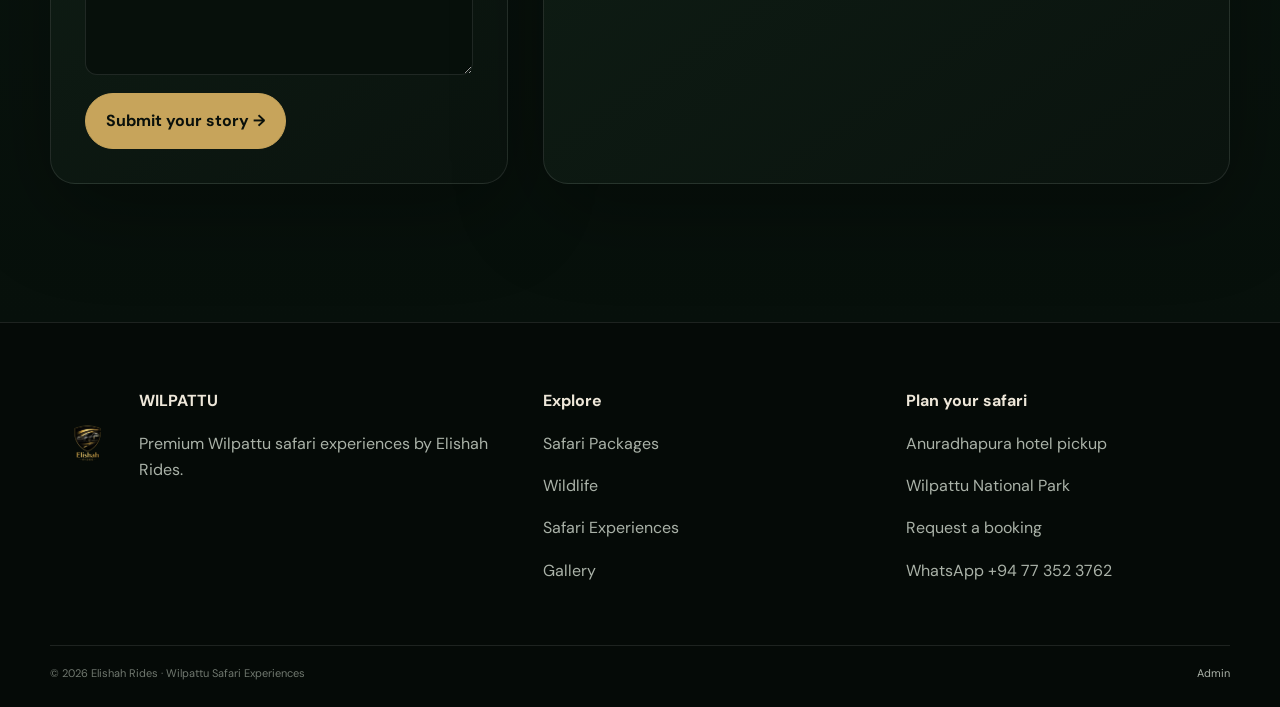
==== commit ed06c8bc: "Add files via upload" ====
--- a/gallery.html
+++ b/gallery.html
@@ -1,4 +1,6 @@
-<!doctype html><html lang="en"><head><meta charset="utf-8"><meta name="viewport" content="width=device-width,initial-scale=1"><meta name="theme-color" content="#07100b"><title>Wilpattu Gallery | Wilpattu by Elishah Rides</title><link rel="stylesheet" href="styles.css"></head><body class="">
+<!doctype html><html lang="en"><head><meta charset="utf-8"><meta name="viewport" content="width=device-width,initial-scale=1"><meta name="theme-color" content="#07100b"><title>Wilpattu Gallery | Wilpattu by Elishah Rides</title><link rel="stylesheet" href="styles.css"><style>
+.star-rating{display:flex;gap:6px;align-items:center}.star-btn{border:0;background:none;color:#5d625d;font-size:30px;line-height:1;cursor:pointer;padding:0 2px;transition:.2s}.star-btn:hover,.star-btn.selected{color:#c7a45b;transform:translateY(-1px)}.story-stars{letter-spacing:2px;margin:4px 0 10px;color:#5d625d}.story-stars .on{color:#c7a45b}.success.error{border-color:rgba(255,110,100,.35);color:#ffaaa2}</style>
+</head><body class="">
 <header class="nav" id="nav"><div class="container nav-row">
 <a class="brand" href="index.html"><img src="assets/elishah-rides-logo.png" alt="Elishah Rides"><span><strong>WILPATTU</strong><small>A safari experience by Elishah Rides</small></span></a>
 <button class="menu" id="menu">☰</button>
@@ -45,12 +47,57 @@
 <div class="footer-bottom"><span>© 2026 Elishah Rides · Wilpattu Safari Experiences</span><a href="admin.html">Admin</a></div>
 </div></footer>
 <script src="script.js"></script>
-<script src="media.js"></script>
+<script src="https://cdn.jsdelivr.net/npm/@supabase/supabase-js@2"></script>
+<script src="supabase-config.js"></script>
 <script>
 (async()=>{
- const form=document.getElementById('reviewForm'),box=document.getElementById('approvedReviews');if(!form)return;
- async function render(){const rows=(await allMedia('reviews')).filter(x=>x.status==='approved').sort((a,b)=>b.createdAt.localeCompare(a.createdAt));box.innerHTML=rows.length?rows.map(x=>`<article class="card reveal visible">${x.photo?`<div class="card-img"><img src="${x.photo}" alt="Traveller photo"></div>`:''}<div class="card-body"><span class="tag">Traveller story</span><h3>${safeText(x.name)}</h3><p>${safeText(x.review)}</p></div></article>`).join(''):'<div class="note" style="grid-column:1/-1">No traveller stories published yet.</div>'}
- form.onsubmit=async e=>{e.preventDefault();const f=document.getElementById('reviewPhoto').files[0];const item={name:document.getElementById('reviewName').value.trim(),review:document.getElementById('reviewText').value.trim(),status:'pending',createdAt:new Date().toISOString()};if(f)item.photo=await readFileData(f);await putMedia('reviews',item);document.getElementById('reviewSuccess').style.display='block';document.getElementById('reviewSuccess').textContent='Thank you. Your story was submitted for review.';form.reset()};
- render();
+  const form=document.getElementById('reviewForm');
+  const box=document.getElementById('approvedReviews');
+  if(!form || !window.supabaseClient) return;
+  const sb=window.supabaseClient;
+  const photoInput=document.getElementById('reviewPhoto');
+  const ratingWrap=document.createElement('div');
+  ratingWrap.className='field full';
+  ratingWrap.innerHTML='<label>Your rating</label><div class="star-rating" role="radiogroup" aria-label="Rating from 1 to 5">'+[1,2,3,4,5].map(n=>`<button type="button" class="star-btn" data-rating="${n}" aria-label="${n} star${n>1?'s':''}">★</button>`).join('')+'</div><input type="hidden" id="reviewRating" value="5">';
+  form.querySelector('.form-grid').insertBefore(ratingWrap, form.querySelector('.field.full'));
+  const rating=document.getElementById('reviewRating');
+  function paintRating(){ratingWrap.querySelectorAll('.star-btn').forEach(b=>b.classList.toggle('selected',Number(b.dataset.rating)<=Number(rating.value)))}
+  ratingWrap.querySelectorAll('.star-btn').forEach(b=>b.addEventListener('click',()=>{rating.value=b.dataset.rating;paintRating()}));
+  paintRating();
+
+  function esc(v){return String(v??'').replace(/[&<>"']/g,m=>({'&':'&amp;','<':'&lt;','>':'&gt;','"':'&quot;',"'":'&#039;'}[m]))}
+  function stars(n){return '★★★★★'.split('').map((x,i)=>`<span class="${i<Number(n)?'on':''}">${x}</span>`).join('')}
+  async function render(){
+    const {data,error}=await sb.from('traveller_stories').select('id,name,rating,comment,photo_path,created_at').eq('status','approved').order('created_at',{ascending:false});
+    if(error){console.error(error);box.innerHTML='<div class="note" style="grid-column:1/-1">Traveller stories are temporarily unavailable.</div>';return}
+    box.innerHTML=data?.length?data.map(x=>{
+      const photo=x.photo_path?sb.storage.from('traveller-stories').getPublicUrl(x.photo_path).data.publicUrl:'';
+      return `<article class="card reveal visible">${photo?`<div class="card-img"><img src="${esc(photo)}" alt="Traveller photo"></div>`:''}<div class="card-body"><span class="tag">Traveller story</span><div class="story-stars">${stars(x.rating)}</div><h3>${esc(x.name)}</h3><p>${esc(x.comment)}</p></div></article>`
+    }).join(''):'<div class="note" style="grid-column:1/-1">No traveller stories published yet. Be the first to share your Wilpattu memory.</div>';
+  }
+  form.onsubmit=async e=>{
+    e.preventDefault();
+    const success=document.getElementById('reviewSuccess');
+    success.style.display='none';
+    const name=document.getElementById('reviewName').value.trim();
+    const comment=document.getElementById('reviewText').value.trim();
+    const ratingValue=Math.max(1,Math.min(5,Number(rating.value)||5));
+    const file=photoInput.files[0];
+    let photoPath=null;
+    try{
+      if(file){
+        if(file.size>6*1024*1024) throw new Error('Please keep the photo under 6 MB.');
+        const ext=(file.name.split('.').pop()||'jpg').toLowerCase().replace(/[^a-z0-9]/g,'')||'jpg';
+        photoPath=`pending/${crypto.randomUUID()}.${ext}`;
+        const up=await sb.storage.from('traveller-stories').upload(photoPath,file,{cacheControl:'3600',upsert:false,contentType:file.type||'image/jpeg'});
+        if(up.error) throw up.error;
+      }
+      const ins=await sb.from('traveller_stories').insert({name,rating:ratingValue,comment,photo_path:photoPath,status:'pending'});
+      if(ins.error) throw ins.error;
+      form.reset();rating.value='5';paintRating();
+      success.style.display='block';success.textContent='Thank you. Your story and photo were submitted for review.';
+    }catch(err){console.error(err);success.style.display='block';success.className='success error';success.textContent=err.message||'Unable to submit your story. Please try again.'}
+  };
+  render();
 })();
 </script></body></html>
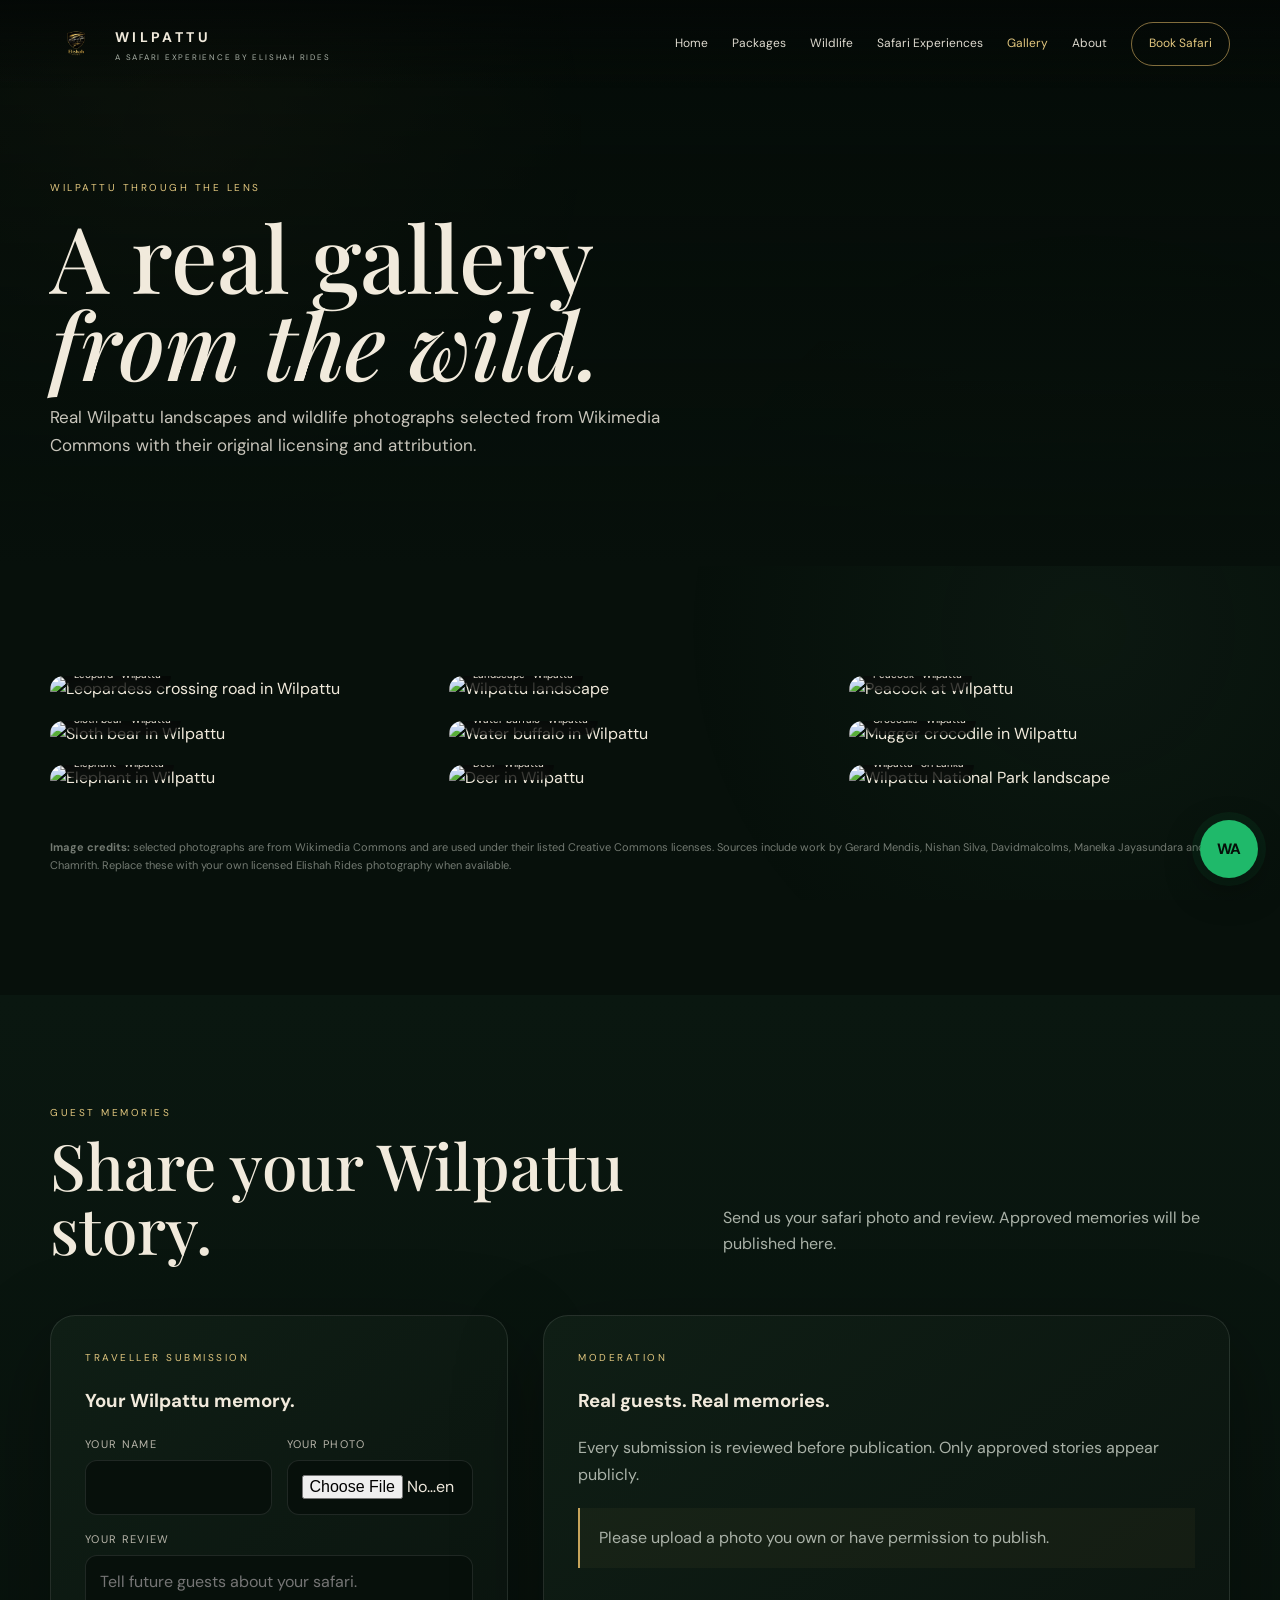
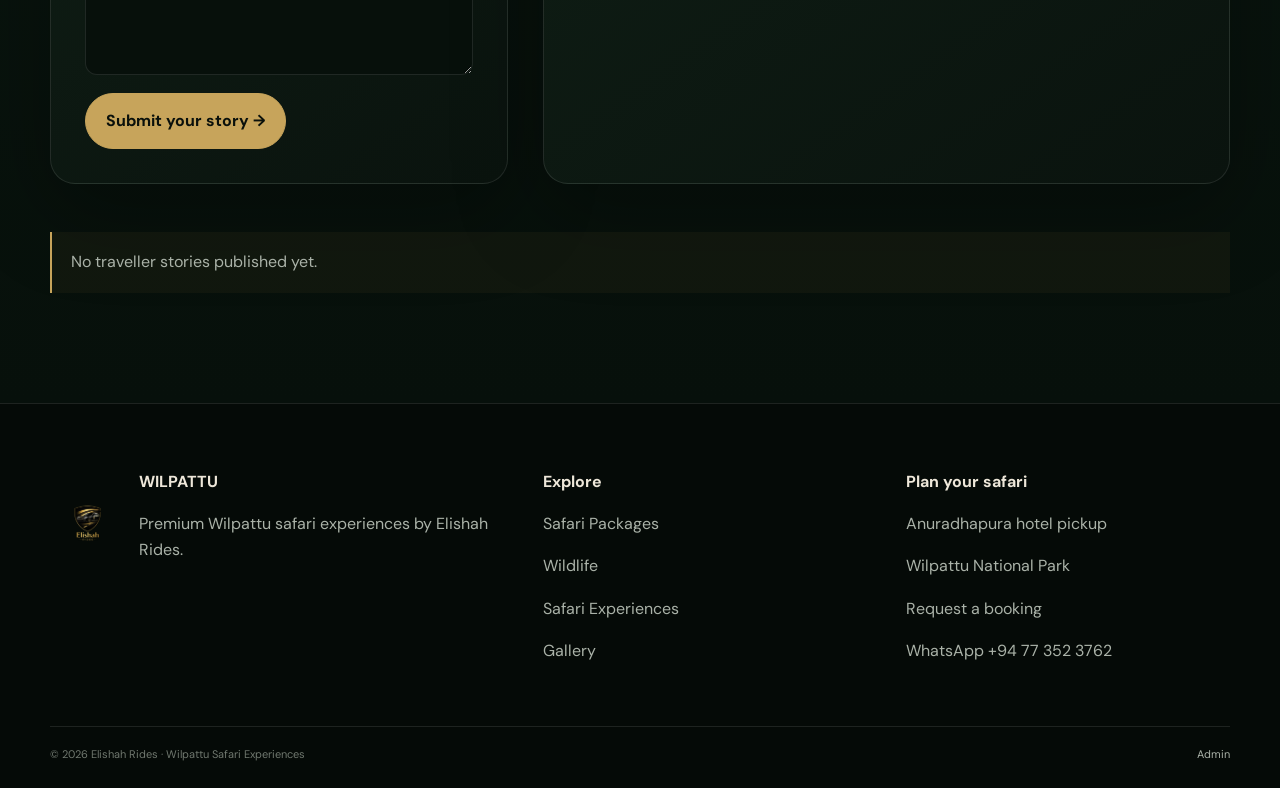
==== commit bd80dc04: "Fix admin password reset" ====
--- a/gallery.html
+++ b/gallery.html
@@ -1,6 +1,4 @@
-<!doctype html><html lang="en"><head><meta charset="utf-8"><meta name="viewport" content="width=device-width,initial-scale=1"><meta name="theme-color" content="#07100b"><title>Wilpattu Gallery | Wilpattu by Elishah Rides</title><link rel="stylesheet" href="styles.css"><style>
-.star-rating{display:flex;gap:6px;align-items:center}.star-btn{border:0;background:none;color:#5d625d;font-size:30px;line-height:1;cursor:pointer;padding:0 2px;transition:.2s}.star-btn:hover,.star-btn.selected{color:#c7a45b;transform:translateY(-1px)}.story-stars{letter-spacing:2px;margin:4px 0 10px;color:#5d625d}.story-stars .on{color:#c7a45b}.success.error{border-color:rgba(255,110,100,.35);color:#ffaaa2}</style>
-</head><body class="">
+<!doctype html><html lang="en"><head><meta charset="utf-8"><meta name="viewport" content="width=device-width,initial-scale=1"><meta name="theme-color" content="#07100b"><title>Wilpattu Gallery | Wilpattu by Elishah Rides</title><link rel="stylesheet" href="styles.css"></head><body class="">
 <header class="nav" id="nav"><div class="container nav-row">
 <a class="brand" href="index.html"><img src="assets/elishah-rides-logo.png" alt="Elishah Rides"><span><strong>WILPATTU</strong><small>A safari experience by Elishah Rides</small></span></a>
 <button class="menu" id="menu">☰</button>
@@ -47,57 +45,12 @@
 <div class="footer-bottom"><span>© 2026 Elishah Rides · Wilpattu Safari Experiences</span><a href="admin.html">Admin</a></div>
 </div></footer>
 <script src="script.js"></script>
-<script src="https://cdn.jsdelivr.net/npm/@supabase/supabase-js@2"></script>
-<script src="supabase-config.js"></script>
+<script src="media.js"></script>
 <script>
 (async()=>{
-  const form=document.getElementById('reviewForm');
-  const box=document.getElementById('approvedReviews');
-  if(!form || !window.supabaseClient) return;
-  const sb=window.supabaseClient;
-  const photoInput=document.getElementById('reviewPhoto');
-  const ratingWrap=document.createElement('div');
-  ratingWrap.className='field full';
-  ratingWrap.innerHTML='<label>Your rating</label><div class="star-rating" role="radiogroup" aria-label="Rating from 1 to 5">'+[1,2,3,4,5].map(n=>`<button type="button" class="star-btn" data-rating="${n}" aria-label="${n} star${n>1?'s':''}">★</button>`).join('')+'</div><input type="hidden" id="reviewRating" value="5">';
-  form.querySelector('.form-grid').insertBefore(ratingWrap, form.querySelector('.field.full'));
-  const rating=document.getElementById('reviewRating');
-  function paintRating(){ratingWrap.querySelectorAll('.star-btn').forEach(b=>b.classList.toggle('selected',Number(b.dataset.rating)<=Number(rating.value)))}
-  ratingWrap.querySelectorAll('.star-btn').forEach(b=>b.addEventListener('click',()=>{rating.value=b.dataset.rating;paintRating()}));
-  paintRating();
-
-  function esc(v){return String(v??'').replace(/[&<>"']/g,m=>({'&':'&amp;','<':'&lt;','>':'&gt;','"':'&quot;',"'":'&#039;'}[m]))}
-  function stars(n){return '★★★★★'.split('').map((x,i)=>`<span class="${i<Number(n)?'on':''}">${x}</span>`).join('')}
-  async function render(){
-    const {data,error}=await sb.from('traveller_stories').select('id,name,rating,comment,photo_path,created_at').eq('status','approved').order('created_at',{ascending:false});
-    if(error){console.error(error);box.innerHTML='<div class="note" style="grid-column:1/-1">Traveller stories are temporarily unavailable.</div>';return}
-    box.innerHTML=data?.length?data.map(x=>{
-      const photo=x.photo_path?sb.storage.from('traveller-stories').getPublicUrl(x.photo_path).data.publicUrl:'';
-      return `<article class="card reveal visible">${photo?`<div class="card-img"><img src="${esc(photo)}" alt="Traveller photo"></div>`:''}<div class="card-body"><span class="tag">Traveller story</span><div class="story-stars">${stars(x.rating)}</div><h3>${esc(x.name)}</h3><p>${esc(x.comment)}</p></div></article>`
-    }).join(''):'<div class="note" style="grid-column:1/-1">No traveller stories published yet. Be the first to share your Wilpattu memory.</div>';
-  }
-  form.onsubmit=async e=>{
-    e.preventDefault();
-    const success=document.getElementById('reviewSuccess');
-    success.style.display='none';
-    const name=document.getElementById('reviewName').value.trim();
-    const comment=document.getElementById('reviewText').value.trim();
-    const ratingValue=Math.max(1,Math.min(5,Number(rating.value)||5));
-    const file=photoInput.files[0];
-    let photoPath=null;
-    try{
-      if(file){
-        if(file.size>6*1024*1024) throw new Error('Please keep the photo under 6 MB.');
-        const ext=(file.name.split('.').pop()||'jpg').toLowerCase().replace(/[^a-z0-9]/g,'')||'jpg';
-        photoPath=`pending/${crypto.randomUUID()}.${ext}`;
-        const up=await sb.storage.from('traveller-stories').upload(photoPath,file,{cacheControl:'3600',upsert:false,contentType:file.type||'image/jpeg'});
-        if(up.error) throw up.error;
-      }
-      const ins=await sb.from('traveller_stories').insert({name,rating:ratingValue,comment,photo_path:photoPath,status:'pending'});
-      if(ins.error) throw ins.error;
-      form.reset();rating.value='5';paintRating();
-      success.style.display='block';success.textContent='Thank you. Your story and photo were submitted for review.';
-    }catch(err){console.error(err);success.style.display='block';success.className='success error';success.textContent=err.message||'Unable to submit your story. Please try again.'}
-  };
-  render();
+ const form=document.getElementById('reviewForm'),box=document.getElementById('approvedReviews');if(!form)return;
+ async function render(){const rows=(await allMedia('reviews')).filter(x=>x.status==='approved').sort((a,b)=>b.createdAt.localeCompare(a.createdAt));box.innerHTML=rows.length?rows.map(x=>`<article class="card reveal visible">${x.photo?`<div class="card-img"><img src="${x.photo}" alt="Traveller photo"></div>`:''}<div class="card-body"><span class="tag">Traveller story</span><h3>${safeText(x.name)}</h3><p>${safeText(x.review)}</p></div></article>`).join(''):'<div class="note" style="grid-column:1/-1">No traveller stories published yet.</div>'}
+ form.onsubmit=async e=>{e.preventDefault();const f=document.getElementById('reviewPhoto').files[0];const item={name:document.getElementById('reviewName').value.trim(),review:document.getElementById('reviewText').value.trim(),status:'pending',createdAt:new Date().toISOString()};if(f)item.photo=await readFileData(f);await putMedia('reviews',item);document.getElementById('reviewSuccess').style.display='block';document.getElementById('reviewSuccess').textContent='Thank you. Your story was submitted for review.';form.reset()};
+ render();
 })();
 </script></body></html>
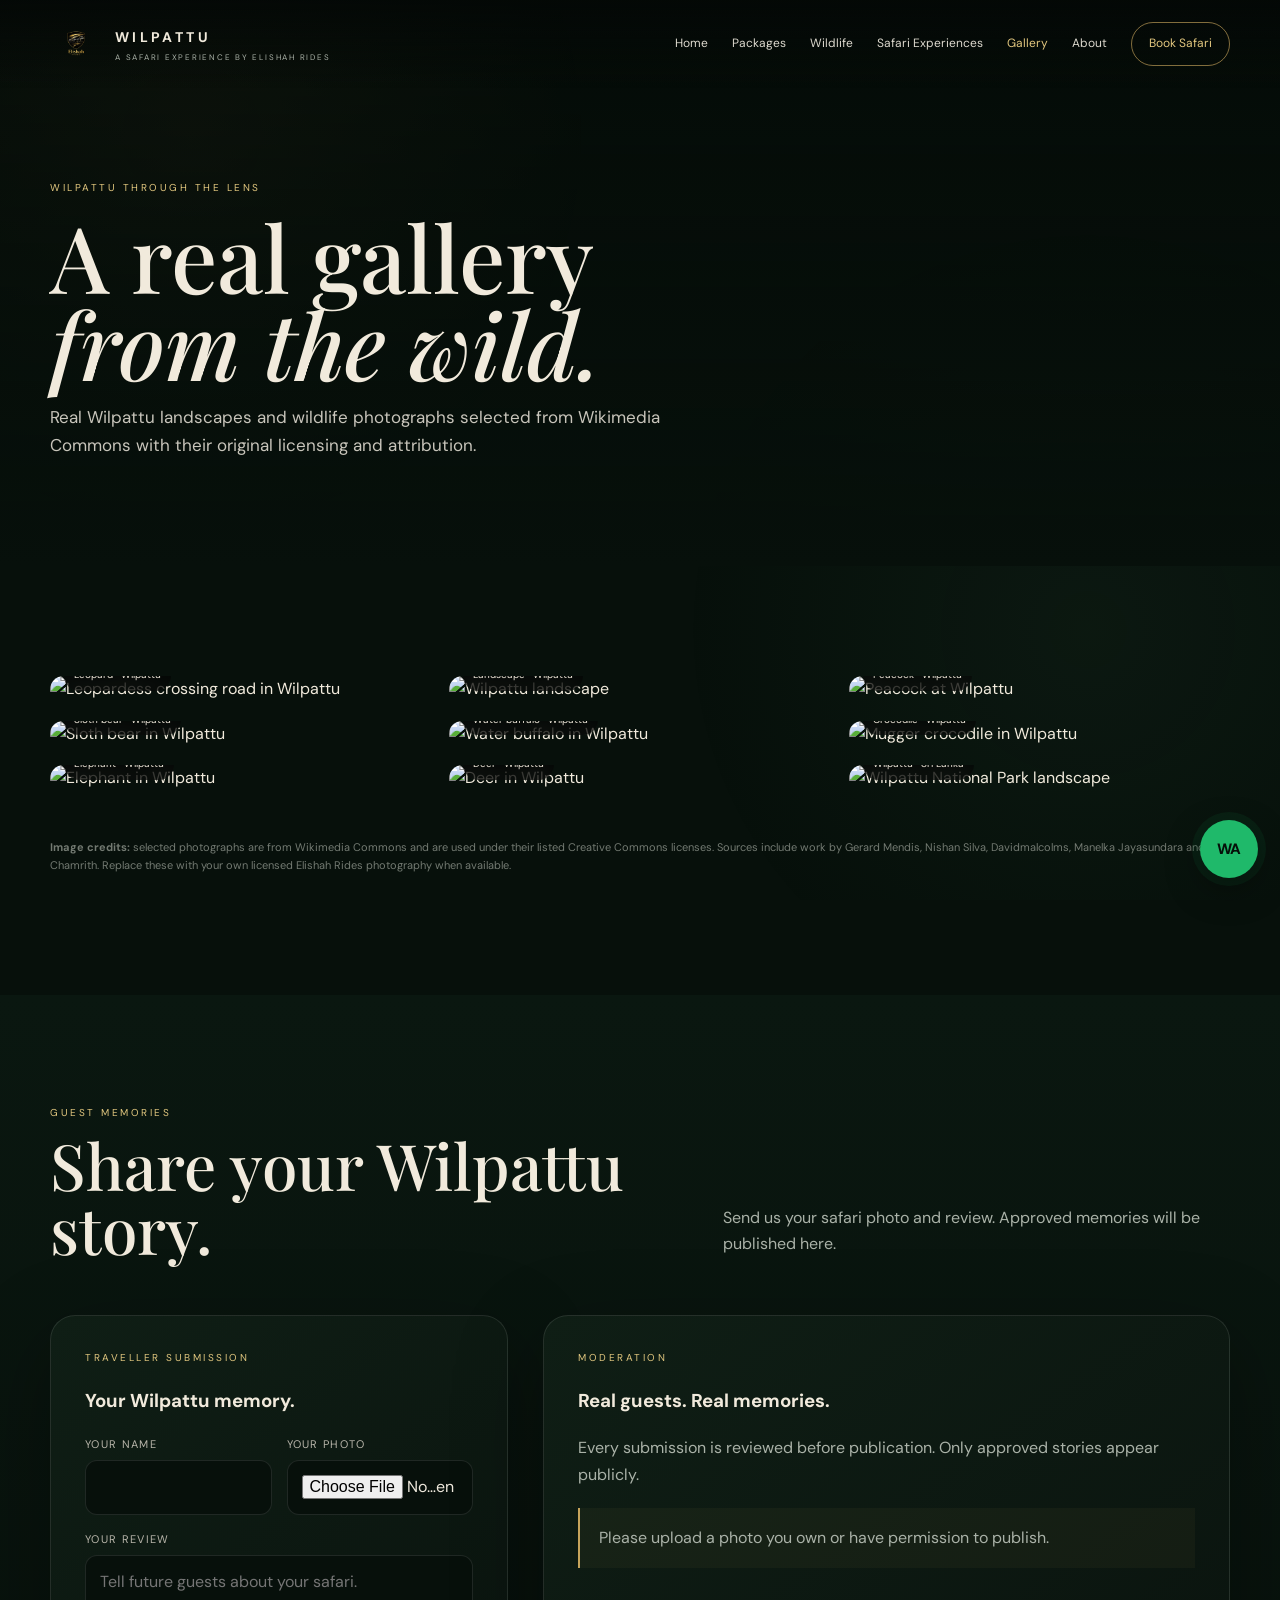
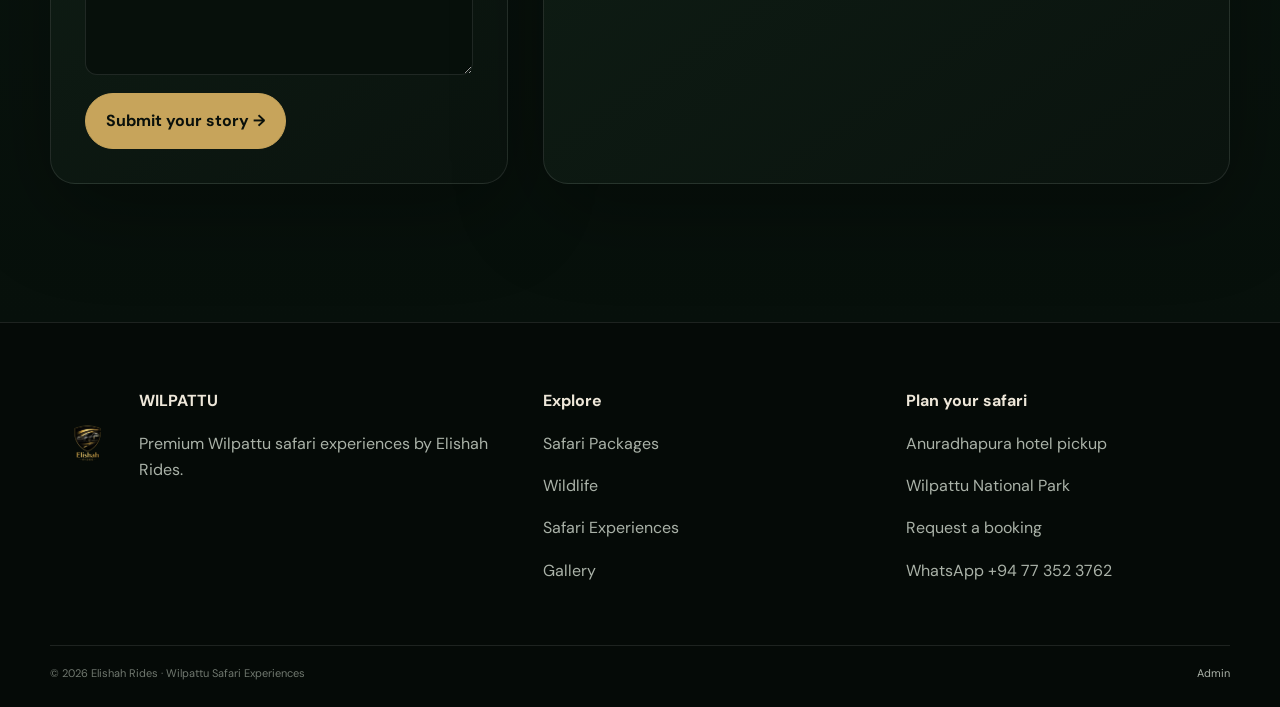
==== commit 15d732eb: "Fix admin password reset and merge project" ====
--- a/gallery.html
+++ b/gallery.html
@@ -1,4 +1,6 @@
-<!doctype html><html lang="en"><head><meta charset="utf-8"><meta name="viewport" content="width=device-width,initial-scale=1"><meta name="theme-color" content="#07100b"><title>Wilpattu Gallery | Wilpattu by Elishah Rides</title><link rel="stylesheet" href="styles.css"></head><body class="">
+<!doctype html><html lang="en"><head><meta charset="utf-8"><meta name="viewport" content="width=device-width,initial-scale=1"><meta name="theme-color" content="#07100b"><title>Wilpattu Gallery | Wilpattu by Elishah Rides</title><link rel="stylesheet" href="styles.css"><style>
+.star-rating{display:flex;gap:6px;align-items:center}.star-btn{border:0;background:none;color:#5d625d;font-size:30px;line-height:1;cursor:pointer;padding:0 2px;transition:.2s}.star-btn:hover,.star-btn.selected{color:#c7a45b;transform:translateY(-1px)}.story-stars{letter-spacing:2px;margin:4px 0 10px;color:#5d625d}.story-stars .on{color:#c7a45b}.success.error{border-color:rgba(255,110,100,.35);color:#ffaaa2}</style>
+</head><body class="">
 <header class="nav" id="nav"><div class="container nav-row">
 <a class="brand" href="index.html"><img src="assets/elishah-rides-logo.png" alt="Elishah Rides"><span><strong>WILPATTU</strong><small>A safari experience by Elishah Rides</small></span></a>
 <button class="menu" id="menu">☰</button>
@@ -45,12 +47,57 @@
 <div class="footer-bottom"><span>© 2026 Elishah Rides · Wilpattu Safari Experiences</span><a href="admin.html">Admin</a></div>
 </div></footer>
 <script src="script.js"></script>
-<script src="media.js"></script>
+<script src="https://cdn.jsdelivr.net/npm/@supabase/supabase-js@2"></script>
+<script src="supabase-config.js"></script>
 <script>
 (async()=>{
- const form=document.getElementById('reviewForm'),box=document.getElementById('approvedReviews');if(!form)return;
- async function render(){const rows=(await allMedia('reviews')).filter(x=>x.status==='approved').sort((a,b)=>b.createdAt.localeCompare(a.createdAt));box.innerHTML=rows.length?rows.map(x=>`<article class="card reveal visible">${x.photo?`<div class="card-img"><img src="${x.photo}" alt="Traveller photo"></div>`:''}<div class="card-body"><span class="tag">Traveller story</span><h3>${safeText(x.name)}</h3><p>${safeText(x.review)}</p></div></article>`).join(''):'<div class="note" style="grid-column:1/-1">No traveller stories published yet.</div>'}
- form.onsubmit=async e=>{e.preventDefault();const f=document.getElementById('reviewPhoto').files[0];const item={name:document.getElementById('reviewName').value.trim(),review:document.getElementById('reviewText').value.trim(),status:'pending',createdAt:new Date().toISOString()};if(f)item.photo=await readFileData(f);await putMedia('reviews',item);document.getElementById('reviewSuccess').style.display='block';document.getElementById('reviewSuccess').textContent='Thank you. Your story was submitted for review.';form.reset()};
- render();
+  const form=document.getElementById('reviewForm');
+  const box=document.getElementById('approvedReviews');
+  if(!form || !window.supabaseClient) return;
+  const sb=window.supabaseClient;
+  const photoInput=document.getElementById('reviewPhoto');
+  const ratingWrap=document.createElement('div');
+  ratingWrap.className='field full';
+  ratingWrap.innerHTML='<label>Your rating</label><div class="star-rating" role="radiogroup" aria-label="Rating from 1 to 5">'+[1,2,3,4,5].map(n=>`<button type="button" class="star-btn" data-rating="${n}" aria-label="${n} star${n>1?'s':''}">★</button>`).join('')+'</div><input type="hidden" id="reviewRating" value="5">';
+  form.querySelector('.form-grid').insertBefore(ratingWrap, form.querySelector('.field.full'));
+  const rating=document.getElementById('reviewRating');
+  function paintRating(){ratingWrap.querySelectorAll('.star-btn').forEach(b=>b.classList.toggle('selected',Number(b.dataset.rating)<=Number(rating.value)))}
+  ratingWrap.querySelectorAll('.star-btn').forEach(b=>b.addEventListener('click',()=>{rating.value=b.dataset.rating;paintRating()}));
+  paintRating();
+
+  function esc(v){return String(v??'').replace(/[&<>"']/g,m=>({'&':'&amp;','<':'&lt;','>':'&gt;','"':'&quot;',"'":'&#039;'}[m]))}
+  function stars(n){return '★★★★★'.split('').map((x,i)=>`<span class="${i<Number(n)?'on':''}">${x}</span>`).join('')}
+  async function render(){
+    const {data,error}=await sb.from('traveller_stories').select('id,name,rating,comment,photo_path,created_at').eq('status','approved').order('created_at',{ascending:false});
+    if(error){console.error(error);box.innerHTML='<div class="note" style="grid-column:1/-1">Traveller stories are temporarily unavailable.</div>';return}
+    box.innerHTML=data?.length?data.map(x=>{
+      const photo=x.photo_path?sb.storage.from('traveller-stories').getPublicUrl(x.photo_path).data.publicUrl:'';
+      return `<article class="card reveal visible">${photo?`<div class="card-img"><img src="${esc(photo)}" alt="Traveller photo"></div>`:''}<div class="card-body"><span class="tag">Traveller story</span><div class="story-stars">${stars(x.rating)}</div><h3>${esc(x.name)}</h3><p>${esc(x.comment)}</p></div></article>`
+    }).join(''):'<div class="note" style="grid-column:1/-1">No traveller stories published yet. Be the first to share your Wilpattu memory.</div>';
+  }
+  form.onsubmit=async e=>{
+    e.preventDefault();
+    const success=document.getElementById('reviewSuccess');
+    success.style.display='none';
+    const name=document.getElementById('reviewName').value.trim();
+    const comment=document.getElementById('reviewText').value.trim();
+    const ratingValue=Math.max(1,Math.min(5,Number(rating.value)||5));
+    const file=photoInput.files[0];
+    let photoPath=null;
+    try{
+      if(file){
+        if(file.size>6*1024*1024) throw new Error('Please keep the photo under 6 MB.');
+        const ext=(file.name.split('.').pop()||'jpg').toLowerCase().replace(/[^a-z0-9]/g,'')||'jpg';
+        photoPath=`pending/${crypto.randomUUID()}.${ext}`;
+        const up=await sb.storage.from('traveller-stories').upload(photoPath,file,{cacheControl:'3600',upsert:false,contentType:file.type||'image/jpeg'});
+        if(up.error) throw up.error;
+      }
+      const ins=await sb.from('traveller_stories').insert({name,rating:ratingValue,comment,photo_path:photoPath,status:'pending'});
+      if(ins.error) throw ins.error;
+      form.reset();rating.value='5';paintRating();
+      success.style.display='block';success.textContent='Thank you. Your story and photo were submitted for review.';
+    }catch(err){console.error(err);success.style.display='block';success.className='success error';success.textContent=err.message||'Unable to submit your story. Please try again.'}
+  };
+  render();
 })();
 </script></body></html>
